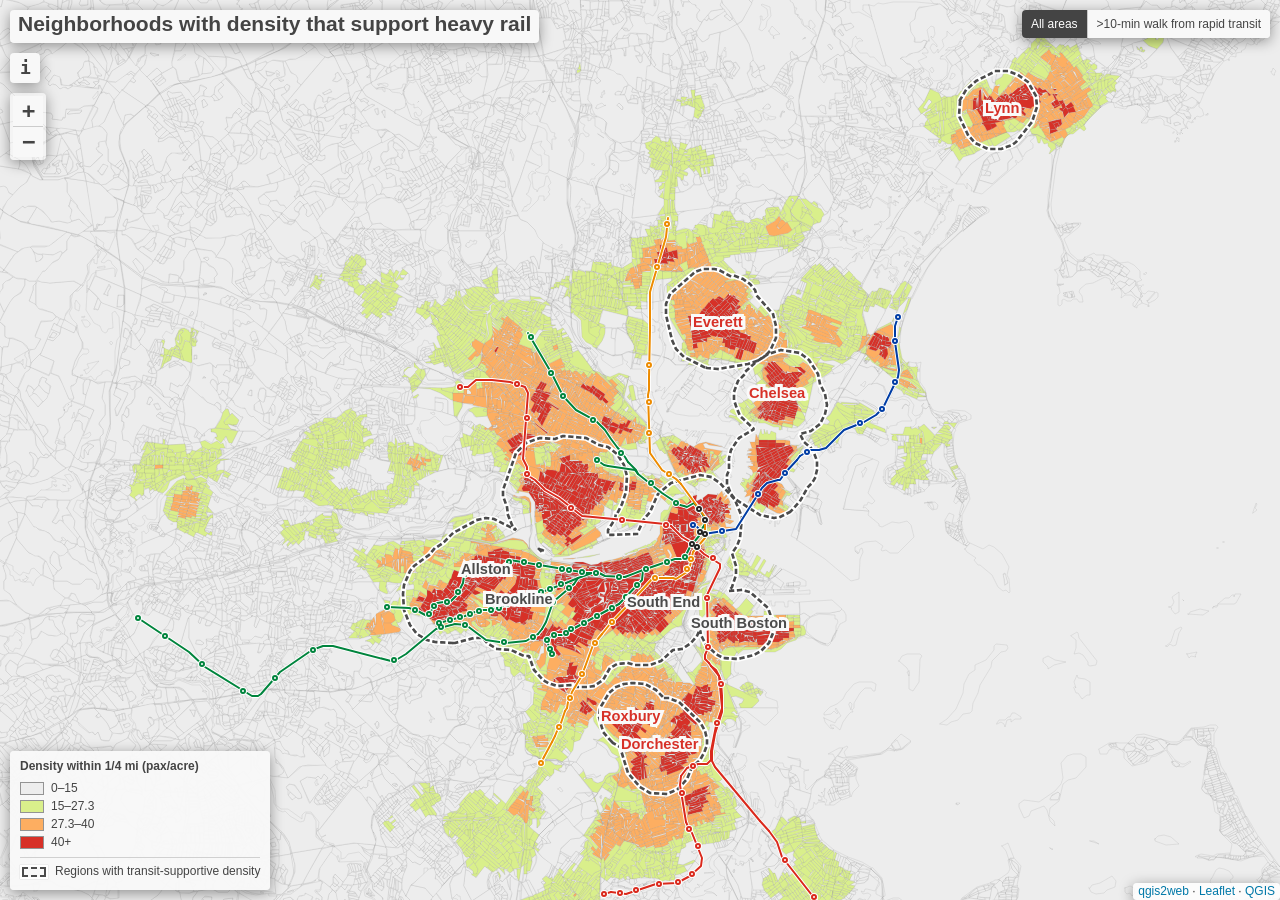
==== transit_supportive_density/index.html @ 8ac5f54d "Map with transit-supportive density" ====
<!doctype html>
<html lang="en">
    <head>
        <meta charset="utf-8">
        <meta http-equiv="X-UA-Compatible" content="IE=edge">
        <meta name="viewport" content="initial-scale=1,user-scalable=no,maximum-scale=1,width=device-width">
        <meta name="mobile-web-app-capable" content="yes">
        <meta name="apple-mobile-web-app-capable" content="yes">
        <link rel="stylesheet" href="css/leaflet.css">
        <link rel="stylesheet" href="css/L.Control.Layers.Tree.css">
        <link rel="stylesheet" href="css/qgis2web.css">
        <link rel="stylesheet" href="css/fontawesome-all.min.css">
        <link rel="stylesheet" href="css/leaflet.photon.css">
        <style>
        html, body {
            width: 100%;
            height: 100%;
            margin: 0;
        }
        #map {
            width: 100vw;
            height: 100vh;
            box-sizing: border-box;
        }
        </style>
        <title>Neighborhoods with density that support heavy rail</title>
    </head>
    <body>
        <div id="map">
        </div>
        <script src="js/qgis2web_expressions.js"></script>
        <script src="js/leaflet.js"></script>
        <script src="js/L.Control.Layers.Tree.min.js"></script>
        <script src="js/multi-style-layer.js"></script>
        <script src="js/leaflet.rotatedMarker.js"></script>
        <script src="js/leaflet.pattern.js"></script>
        <script src="js/leaflet-hash.js"></script>
        <script src="js/Autolinker.min.js"></script>
        <script src="js/rbush.min.js"></script>
        <script src="js/labelgun.min.js"></script>
        <script src="js/labels.js"></script>
        <script src="js/leaflet.photon.js"></script>
        <script src="data/WebexportdatasetPopulationdensitywithin14mi_1.js"></script>
        <script src="data/Regionswithtransitsupportivedensity_2.js"></script>
        <script src="data/Rapidtransitstationsbuffered_3.js"></script>
        <script src="data/Labels_3.js"></script>
        <script src="data/RapidtransitlinesmanualShapeFile_4.js"></script>
        <script src="data/RapidtransitstationsmanualShapeFile_5.js"></script>
        <script>
        var map = L.map('map', {
            zoomControl:false, maxZoom:28, minZoom:1
        })
        var hash = new L.Hash(map);
        map.attributionControl.setPrefix('<a href="https://github.com/qgis2web/qgis2web" target="_blank">qgis2web</a> &middot; <a href="https://leafletjs.com" title="A JS library for interactive maps">Leaflet</a> &middot; <a href="https://qgis.org">QGIS</a>');
        var autolinker = new Autolinker({truncate: {length: 30, location: 'smart'}});
        // remove popup's row if "visible-with-data"
        function removeEmptyRowsFromPopupContent(content, feature) {
         var tempDiv = document.createElement('div');
         tempDiv.innerHTML = content;
         var rows = tempDiv.querySelectorAll('tr');
         for (var i = 0; i < rows.length; i++) {
             var td = rows[i].querySelector('td.visible-with-data');
             var key = td ? td.id : '';
             if (td && td.classList.contains('visible-with-data') && feature.properties[key] == null) {
                 rows[i].parentNode.removeChild(rows[i]);
             }
         }
         return tempDiv.innerHTML;
        }
        // modify popup if contains media
        function addClassToPopupIfMedia(content, popup) {
            var tempDiv = document.createElement('div');
            tempDiv.innerHTML = content;
            var imgTd = tempDiv.querySelector('td img');
            if (imgTd) {
                var src = imgTd.getAttribute('src');
                if (/\.(jpg|jpeg|png|gif|bmp|webp|avif)$/i.test(src)) {
                    popup._contentNode.classList.add('media');
                    var img = popup._contentNode.querySelector('td img');
                    if (img) {
                        // If already loaded (cache), update immediately
                        if (img.complete && img.naturalHeight > 0) {
                            popup.update();
                        } else {
                            img.addEventListener('load', function() {
                                popup.update();
                            });
                            img.addEventListener('error', function() {
                                popup.update();
                            });
                        }
                    }
                } else if (/\.(mp3|wav|ogg|aac)$/i.test(src)) {
                    var audio = document.createElement('audio');
                    audio.controls = true;
                    audio.src = src;
                    imgTd.parentNode.replaceChild(audio, imgTd);
                    popup._contentNode.classList.add('media');
                    setTimeout(function() {
                        popup.setContent(tempDiv.innerHTML);
                        popup.update();
                    }, 10);
                } else if (/\.(mp4|webm|ogg|mov)$/i.test(src)) {
                    var video = document.createElement('video');
                    video.controls = true;
                    video.src = src;
                    video.style.width = "400px";
                    video.style.height = "300px";
                    video.style.maxHeight = "60vh";
                    video.style.maxWidth = "60vw";
                    imgTd.parentNode.replaceChild(video, imgTd);
                    popup._contentNode.classList.add('media');
                    // Aggiorna il popup quando il video carica i metadati
                    video.addEventListener('loadedmetadata', function() {
                        popup.update();
                    });
                    setTimeout(function() {
                        popup.setContent(tempDiv.innerHTML);
                        popup.update();
                    }, 10);
                } else {
                    popup._contentNode.classList.remove('media');
                }
            } else {
                popup._contentNode.classList.remove('media');
            }
        }
        var title = new L.Control({'position':'topleft'});
        title.onAdd = function (map) {
            this._div = L.DomUtil.create('div', 'info');
            this.update();
            return this._div;
        };
        title.update = function () {
            this._div.innerHTML = '<h2>Neighborhoods with density that support heavy rail</h2>';
        };
        title.addTo(map);
        var abstract = new L.Control({'position':'topleft'});
        abstract.onAdd = function (map) {
            this._div = L.DomUtil.create('div',
            'leaflet-control abstract');
            this._div.id = 'abstract'
                this._div.setAttribute("onmouseenter", "abstract.show()");
                this._div.setAttribute("onmouseleave", "abstract.hide()");
                this.hide();
                return this._div;
            };
            abstract.hide = function () {
                this._div.classList.remove("abstractUncollapsed");
                this._div.classList.add("abstract");
                this._div.innerHTML = 'i'
            }
            abstract.show = function () {
                this._div.classList.remove("abstract");
                this._div.classList.add("abstractUncollapsed");
                this._div.innerHTML = 'This map shows population density in Greater Boston from the 2020 Census. Each Census block is colored by nearby population density within a 1/4 mile circle around the block.<br /><br />Following the literature review in <i>Transit-Supportive Density in Greater Boston</i> (Boston Indicators and TransitMatters, 2025), we use <b>40 people per acre</b> as a benchmark for frequent, reliable service, such as subways and high-frequency regional rail. We use <b>15 people per acre</b> as a benchmark for moderate-frequency service, such as buses or trains every 30 minutes or better. Areas within 1/2 mile of Red, Orange and Blue Line stations have a median density of <b>27.3 people per acre</b>.<br /><br />Dashed regions are buffers around Census blocks whose density within 1/2 mile meets the high-frequency benchmark, so they show the extents of the "neighborhoods" whose residents contribute to such transit-supportive density.';
        };
        abstract.addTo(map);
        var zoomControl = L.control.zoom({
            position: 'topleft'
        }).addTo(map);
        var bounds_group = new L.featureGroup([]);
        var populationCanvasRenderer = L.canvas({padding: 0.5, pane: 'pane_WebexportdatasetPopulationdensitywithin14mi_1'});
        var initialViewBounds = L.latLngBounds(
            [42.27, -71.26],
            [42.49, -70.90]
        );
        function setBounds() {
            map.invalidateSize({pan: false});
            map.fitBounds(initialViewBounds, {animate: false});
        }
        if (typeof ResizeObserver !== 'undefined') {
            var mapResizeObserver = new ResizeObserver(function() {
                map.invalidateSize({pan: false});
            });
            mapResizeObserver.observe(document.getElementById('map'));
        }
        map.createPane('pane_ESRIGraylight_0');
        map.getPane('pane_ESRIGraylight_0').style.zIndex = 400;
        var layer_ESRIGraylight_0 = L.tileLayer('https://services.arcgisonline.com/ArcGIS/rest/services/Canvas/World_Light_Gray_Base/MapServer/tile/{z}/{y}/{x}', {
            pane: 'pane_ESRIGraylight_0',
            opacity: 1.0,
            attribution: '',
            minZoom: 1,
            maxZoom: 28,
            minNativeZoom: 0,
            maxNativeZoom: 20
        });
        layer_ESRIGraylight_0;
        map.addLayer(layer_ESRIGraylight_0);
        function pop_WebexportdatasetPopulationdensitywithin14mi_1(feature, layer) {
            var popupContent = '<table>\
                    <tr>\
                        <td class="visible-with-data" id="pax_per_acre_in_0p25mi_round_2_dec_place" colspan="2"><strong>Density in 1/4 mi (pax/acre)</strong><br />' + (feature.properties['pax_per_acre_in_0p25mi_round_2_dec_place'] !== null ? autolinker.link(String(feature.properties['pax_per_acre_in_0p25mi_round_2_dec_place']).replace(/'/g, '\'').toLocaleString()) : '') + '</td>\
                    </tr>\
                    <tr>\
                        <td class="visible-with-data" id="pax_per_acre_in_0p5mi_round_2_dec_place" colspan="2"><strong>Density in 1/2 mi (pax/acre)</strong><br />' + (feature.properties['pax_per_acre_in_0p5mi_round_2_dec_place'] !== null ? autolinker.link(String(feature.properties['pax_per_acre_in_0p5mi_round_2_dec_place']).replace(/'/g, '\'').toLocaleString()) : '') + '</td>\
                    </tr>\
                </table>';
            var content = removeEmptyRowsFromPopupContent(popupContent, feature);
			layer.on('popupopen', function(e) {
				addClassToPopupIfMedia(content, e.popup);
			});
			layer.bindPopup(content, { maxHeight: 400 });
        }

        function style_WebexportdatasetPopulationdensitywithin14mi_1_0(feature) {
            var density =
                Number(feature.properties['population_0p25mi']) /
                (Math.PI * Math.pow(5280 / 4, 2)) * 43560;
            var fillColor = 'rgba(215,48,39,1.0)';
            if (density <= 15) {
                fillColor = 'rgba(237,237,237,1.0)';
            } else if (density <= 27.33488) {
                fillColor = 'rgba(217,239,139,1.0)';
            } else if (density <= 40) {
                fillColor = 'rgba(253,174,97,1.0)';
            }
            return {
                pane: 'pane_WebexportdatasetPopulationdensitywithin14mi_1',
                opacity: 1,
                color: 'rgba(147,147,147,1.0)',
                dashArray: '',
                lineCap: 'square',
                lineJoin: 'bevel',
                weight: 0.18897637795275593,
                fill: true,
                fillOpacity: 1,
                fillColor: fillColor,
                interactive: true,
            };
        }
        map.createPane('pane_WebexportdatasetPopulationdensitywithin14mi_1');
        map.getPane('pane_WebexportdatasetPopulationdensitywithin14mi_1').style.zIndex = 401;
        map.getPane('pane_WebexportdatasetPopulationdensitywithin14mi_1').style['mix-blend-mode'] = 'normal';
        var layer_WebexportdatasetPopulationdensitywithin14mi_1 = new L.geoJson(json_WebexportdatasetPopulationdensitywithin14mi_1, {
            attribution: '',
            interactive: true,
            dataVar: 'json_WebexportdatasetPopulationdensitywithin14mi_1',
            layerName: 'layer_WebexportdatasetPopulationdensitywithin14mi_1',
            pane: 'pane_WebexportdatasetPopulationdensitywithin14mi_1',
            renderer: populationCanvasRenderer,
            onEachFeature: pop_WebexportdatasetPopulationdensitywithin14mi_1,
            style: style_WebexportdatasetPopulationdensitywithin14mi_1_0,
        });
        bounds_group.addLayer(layer_WebexportdatasetPopulationdensitywithin14mi_1);
        map.addLayer(layer_WebexportdatasetPopulationdensitywithin14mi_1);
        function pop_Regionswithtransitsupportivedensity_2(feature, layer) {
            var popupContent = '<table>\
                </table>';
            var content = removeEmptyRowsFromPopupContent(popupContent, feature);
			layer.on('popupopen', function(e) {
				addClassToPopupIfMedia(content, e.popup);
			});
			layer.bindPopup(content, { maxHeight: 400 });
        }

        function style_Regionswithtransitsupportivedensity_2_0() {
            return {
                pane: 'pane_Regionswithtransitsupportivedensity_2',
                opacity: 1,
                color: 'rgba(255,255,255,1.0)',
                dashArray: '',
                lineCap: 'square',
                lineJoin: 'bevel',
                weight: 5.669291338582678, 
                fill: true,
                fillOpacity: 1,
                fillColor: 'rgba(0,0,255,0.0)',
                interactive: false,
            }
        }
        function style_Regionswithtransitsupportivedensity_2_1() {
            return {
                pane: 'pane_Regionswithtransitsupportivedensity_2',
                opacity: 1,
                color: 'rgba(75,75,75,1.0)',
                dashArray: '2.6456692913385824,5.291338582677165',
                lineCap: 'square',
                lineJoin: 'bevel',
                weight: 2.6456692913385824, 
                fill: true,
                fillOpacity: 1,
                fillColor: 'rgba(196,60,57,0.0)',
                interactive: false,
            }
        }
        map.createPane('pane_Regionswithtransitsupportivedensity_2');
        map.getPane('pane_Regionswithtransitsupportivedensity_2').style.zIndex = 402;
        map.getPane('pane_Regionswithtransitsupportivedensity_2').style['mix-blend-mode'] = 'normal';
        var layer_Regionswithtransitsupportivedensity_2 = new L.geoJson.multiStyle(json_Regionswithtransitsupportivedensity_2, {
            attribution: '',
            interactive: false,
            dataVar: 'json_Regionswithtransitsupportivedensity_2',
            layerName: 'layer_Regionswithtransitsupportivedensity_2',
            pane: 'pane_Regionswithtransitsupportivedensity_2',
            onEachFeature: pop_Regionswithtransitsupportivedensity_2,
            styles: [style_Regionswithtransitsupportivedensity_2_0,style_Regionswithtransitsupportivedensity_2_1,]
        });
        bounds_group.addLayer(layer_Regionswithtransitsupportivedensity_2);
        map.addLayer(layer_Regionswithtransitsupportivedensity_2);
        function style_Rapidtransitstationsbuffered_3_0() {
            return {
                pane: 'pane_Rapidtransitstationsbuffered_3',
                color: 'rgba(35,35,35,0)',
                opacity: 0,
                weight: 1,
                lineJoin: 'bevel',
                fill: true,
                fillColor: '#EDEDED',
                fillOpacity: 0.8980392156862745,
                interactive: false
            };
        }
        map.createPane('pane_Rapidtransitstationsbuffered_3');
        map.getPane('pane_Rapidtransitstationsbuffered_3').style.zIndex = 403;
        map.getPane('pane_Rapidtransitstationsbuffered_3').style['mix-blend-mode'] = 'normal';
        var layer_Rapidtransitstationsbuffered_3 = new L.geoJson(json_Rapidtransitstationsbuffered_3, {
            attribution: '',
            interactive: false,
            dataVar: 'json_Rapidtransitstationsbuffered_3',
            layerName: 'layer_Rapidtransitstationsbuffered_3',
            pane: 'pane_Rapidtransitstationsbuffered_3',
            style: style_Rapidtransitstationsbuffered_3_0
        });
        var bufferModeControl = L.control({position: 'topright'});
        bufferModeControl.onAdd = function(map) {
            var container = L.DomUtil.create('div', 'leaflet-control buffer-mode-control');
            container.setAttribute('role', 'group');
            container.setAttribute('aria-label', 'Map area focus');

            var allAreasButton = L.DomUtil.create('button', 'buffer-mode-option buffer-mode-option-active', container);
            allAreasButton.type = 'button';
            allAreasButton.textContent = 'All areas';
            allAreasButton.setAttribute('aria-pressed', 'true');

            var outsideWalkButton = L.DomUtil.create('button', 'buffer-mode-option', container);
            outsideWalkButton.type = 'button';
            outsideWalkButton.textContent = '>10-min walk from rapid transit';
            outsideWalkButton.setAttribute('aria-pressed', 'false');

            function updateBufferModeState() {
                var outsideMode = map.hasLayer(layer_Rapidtransitstationsbuffered_3);
                allAreasButton.classList.toggle('buffer-mode-option-active', !outsideMode);
                outsideWalkButton.classList.toggle('buffer-mode-option-active', outsideMode);
                allAreasButton.setAttribute('aria-pressed', String(!outsideMode));
                outsideWalkButton.setAttribute('aria-pressed', String(outsideMode));
            }

            L.DomEvent.disableClickPropagation(container);
            L.DomEvent.disableScrollPropagation(container);
            L.DomEvent.on(allAreasButton, 'click', function(e) {
                L.DomEvent.preventDefault(e);
                if (map.hasLayer(layer_Rapidtransitstationsbuffered_3)) {
                    map.removeLayer(layer_Rapidtransitstationsbuffered_3);
                }
                updateBufferModeState();
            });
            L.DomEvent.on(outsideWalkButton, 'click', function(e) {
                L.DomEvent.preventDefault(e);
                if (!map.hasLayer(layer_Rapidtransitstationsbuffered_3)) {
                    map.addLayer(layer_Rapidtransitstationsbuffered_3);
                }
                updateBufferModeState();
            });
            map.on('layeradd layerremove', function(e) {
                if (e.layer === layer_Rapidtransitstationsbuffered_3) {
                    updateBufferModeState();
                }
            });
            updateBufferModeState();
            return container;
        };
        bufferModeControl.addTo(map);

        var densityLegend = L.control({position: 'bottomleft'});
        densityLegend.onAdd = function(map) {
            var div = L.DomUtil.create('div', 'leaflet-control map-density-legend');
            div.innerHTML =
                '<div class="map-density-legend-title">Density within 1/4 mi (pax/acre)</div>' +
                '<div class="map-density-legend-row"><span class="map-density-legend-swatch" style="background:#ededed"></span><span>0–15</span></div>' +
                '<div class="map-density-legend-row"><span class="map-density-legend-swatch" style="background:#d9ef8b"></span><span>15–27.3</span></div>' +
                '<div class="map-density-legend-row"><span class="map-density-legend-swatch" style="background:#fdae61"></span><span>27.3–40</span></div>' +
                '<div class="map-density-legend-row"><span class="map-density-legend-swatch" style="background:#d73027"></span><span>40+</span></div>' +
                '<div class="map-density-legend-separator"></div>' +
                '<div class="map-density-legend-row map-density-legend-region-row"><span class="map-density-legend-region-symbol"><span></span></span><span>Regions with transit-supportive density</span></div>';
            L.DomEvent.disableClickPropagation(div);
            L.DomEvent.disableScrollPropagation(div);
            return div;
        };
        densityLegend.addTo(map);
        function pop_Labels_3(feature, layer) {
            var rawPriority = feature.properties['is_priority'];
            var isPriority = rawPriority === true || rawPriority === 1 ||
                String(rawPriority).toLowerCase() === 'true' || String(rawPriority) === '1';
            var labelClass = isPriority ? 'qgis-map-label qgis-map-label-priority' :
                'qgis-map-label qgis-map-label-other';
            layer.bindTooltip(String(feature.properties['name'] || ''), {
                permanent: true,
                direction: 'center',
                className: labelClass,
                interactive: false,
                opacity: 1
            });
        }

        function style_Labels_3_0() {
            return {
                fill: false,
                stroke: false,
                interactive: false
            }
        }
        map.createPane('pane_Labels_3');
        map.getPane('pane_Labels_3').style.zIndex = 404;
        map.getPane('pane_Labels_3').style['mix-blend-mode'] = 'normal';
        var layer_Labels_3 = new L.geoJson(json_Labels_3, {
            attribution: '',
            interactive: false,
            dataVar: 'json_Labels_3',
            layerName: 'layer_Labels_3',
            pane: 'pane_Labels_3',
            onEachFeature: pop_Labels_3,
            pointToLayer: function (feature, latlng) {
                var context = {
                    feature: feature,
                    variables: {}
                };
                return L.circleMarker(latlng, style_Labels_3_0(feature));
            },
        });
        bounds_group.addLayer(layer_Labels_3);
        map.addLayer(layer_Labels_3);
        function refreshLabels_3Collisions() {
            labelEngine.reset();
            var mapRect = map.getContainer().getBoundingClientRect();
            var labelId = 0;
            layer_Labels_3.eachLayer(function(labelLayer) {
                var tooltip = labelLayer.getTooltip && labelLayer.getTooltip();
                if (!tooltip || !tooltip._container) {
                    return;
                }
                var label = tooltip._container;
                label.style.opacity = 1;
                var rect = label.getBoundingClientRect();
                if (!rect.width || !rect.height) {
                    return;
                }
                var bottomLeft = map.containerPointToLatLng([
                    rect.left - mapRect.left,
                    rect.bottom - mapRect.top
                ]);
                var topRight = map.containerPointToLatLng([
                    rect.right - mapRect.left,
                    rect.top - mapRect.top
                ]);
                labelEngine.ingestLabel({
                    bottomLeft: [bottomLeft.lng, bottomLeft.lat],
                    topRight: [topRight.lng, topRight.lat]
                }, ++labelId, 5, label, 'Labels_3_' + labelId, false);
            });
            labelEngine.update();
        }
        function scheduleLabels_3CollisionRefresh() {
            requestAnimationFrame(function() {
                requestAnimationFrame(refreshLabels_3Collisions);
            });
        }
        map.on('zoomend moveend', scheduleLabels_3CollisionRefresh);
        scheduleLabels_3CollisionRefresh();
        function mbtaTransitColor(lineValue) {
            switch (String(lineValue || '').toUpperCase()) {
                case 'BLUE': return '#003DA5';
                case 'GREEN': return '#00843D';
                case 'ORANGE': return '#ED8B00';
                case 'RED': return '#DA291C';
                default: return '#212322';
            }
        }

        function pop_RapidtransitlinesmanualShapeFile_4(feature, layer) {
            var popupContent = '<table>\
                </table>';
            var content = removeEmptyRowsFromPopupContent(popupContent, feature);
			layer.on('popupopen', function(e) {
				addClassToPopupIfMedia(content, e.popup);
			});
			layer.bindPopup(content, { maxHeight: 400 });
        }

        function style_RapidtransitlinesmanualShapeFile_4_0(feature) {
            return {
                pane: 'pane_RapidtransitlinesmanualShapeFile_4',
                opacity: 1,
                color: '#FFFFFF',
                dashArray: '',
                lineCap: 'round',
                lineJoin: 'round',
                weight: 3.8,
                fillOpacity: 0,
                interactive: false,
            };
        }
        function style_RapidtransitlinesmanualShapeFile_4_1(feature) {
            return {
                pane: 'pane_RapidtransitlinesmanualShapeFile_4',
                opacity: 1,
                color: mbtaTransitColor(feature.properties['LINE']),
                dashArray: '',
                lineCap: 'round',
                lineJoin: 'round',
                weight: 2,
                fillOpacity: 0,
                interactive: false,
            };
        }
        map.createPane('pane_RapidtransitlinesmanualShapeFile_4');
        map.getPane('pane_RapidtransitlinesmanualShapeFile_4').style.zIndex = 405;
        map.getPane('pane_RapidtransitlinesmanualShapeFile_4').style['mix-blend-mode'] = 'normal';
        var layer_RapidtransitlinesmanualShapeFile_4 = new L.geoJson.multiStyle(json_RapidtransitlinesmanualShapeFile_4, {
            attribution: '',
            interactive: false,
            dataVar: 'json_RapidtransitlinesmanualShapeFile_4',
            layerName: 'layer_RapidtransitlinesmanualShapeFile_4',
            pane: 'pane_RapidtransitlinesmanualShapeFile_4',
            onEachFeature: pop_RapidtransitlinesmanualShapeFile_4,
            styles: [style_RapidtransitlinesmanualShapeFile_4_0,style_RapidtransitlinesmanualShapeFile_4_1,]
        });
        bounds_group.addLayer(layer_RapidtransitlinesmanualShapeFile_4);
        map.addLayer(layer_RapidtransitlinesmanualShapeFile_4);
        function pop_RapidtransitstationsmanualShapeFile_5(feature, layer) {
            var popupContent = '<table>\
                </table>';
            var content = removeEmptyRowsFromPopupContent(popupContent, feature);
			layer.on('popupopen', function(e) {
				addClassToPopupIfMedia(content, e.popup);
			});
			layer.bindPopup(content, { maxHeight: 400 });
        }

        function style_RapidtransitstationsmanualShapeFile_5_0(feature) {
            return {
                pane: 'pane_RapidtransitstationsmanualShapeFile_5',
                radius: 3.75,
                stroke: false,
                fill: true,
                fillOpacity: 1,
                fillColor: '#FFFFFF',
                interactive: false,
            };
        }
        function style_RapidtransitstationsmanualShapeFile_5_1(feature) {
            return {
                pane: 'pane_RapidtransitstationsmanualShapeFile_5',
                radius: 2,
                opacity: 1,
                color: mbtaTransitColor(feature.properties['LINE']),
                dashArray: '',
                lineCap: 'butt',
                lineJoin: 'miter',
                weight: 2,
                fill: true,
                fillOpacity: 1,
                fillColor: '#FFFFFF',
                interactive: false,
            };
        }
        map.createPane('pane_RapidtransitstationsmanualShapeFile_5');
        map.getPane('pane_RapidtransitstationsmanualShapeFile_5').style.zIndex = 406;
        map.getPane('pane_RapidtransitstationsmanualShapeFile_5').style['mix-blend-mode'] = 'normal';
        var layer_RapidtransitstationsmanualShapeFile_5 = new L.geoJson.multiStyle(json_RapidtransitstationsmanualShapeFile_5, {
            attribution: '',
            interactive: false,
            dataVar: 'json_RapidtransitstationsmanualShapeFile_5',
            layerName: 'layer_RapidtransitstationsmanualShapeFile_5',
            pane: 'pane_RapidtransitstationsmanualShapeFile_5',
            onEachFeature: pop_RapidtransitstationsmanualShapeFile_5,
            styles: [],
            pointToLayers: [function (feature, latlng) {
                var context = {
                    feature: feature,
                    variables: {}
                };
                return L.circleMarker(latlng, style_RapidtransitstationsmanualShapeFile_5_0(feature));
            },function (feature, latlng) {
                var context = {
                    feature: feature,
                    variables: {}
                };
                return L.circleMarker(latlng, style_RapidtransitstationsmanualShapeFile_5_1(feature));
            },
        ]});
        bounds_group.addLayer(layer_RapidtransitstationsmanualShapeFile_5);
        map.addLayer(layer_RapidtransitstationsmanualShapeFile_5);
        setBounds();
        </script>
    </body>
</html>
---- transit_supportive_density/css/leaflet.css ----
/* required styles */

.leaflet-pane,
.leaflet-tile,
.leaflet-marker-icon,
.leaflet-marker-shadow,
.leaflet-tile-container,
.leaflet-pane > svg,
.leaflet-pane > canvas,
.leaflet-zoom-box,
.leaflet-image-layer,
.leaflet-layer {
	position: absolute;
	left: 0;
	top: 0;
	}
.leaflet-container {
	overflow: hidden;
	}
.leaflet-tile,
.leaflet-marker-icon,
.leaflet-marker-shadow {
	-webkit-user-select: none;
	   -moz-user-select: none;
	        user-select: none;
	  -webkit-user-drag: none;
	}
/* Prevents IE11 from highlighting tiles in blue */
.leaflet-tile::selection {
	background: transparent;
}
/* Safari renders non-retina tile on retina better with this, but Chrome is worse */
.leaflet-safari .leaflet-tile {
	image-rendering: -webkit-optimize-contrast;
	}
/* hack that prevents hw layers "stretching" when loading new tiles */
.leaflet-safari .leaflet-tile-container {
	width: 1600px;
	height: 1600px;
	-webkit-transform-origin: 0 0;
	}
.leaflet-marker-icon,
.leaflet-marker-shadow {
	display: block;
	}
/* .leaflet-container svg: reset svg max-width decleration shipped in Joomla! (joomla.org) 3.x */
/* .leaflet-container img: map is broken in FF if you have max-width: 100% on tiles */
.leaflet-container .leaflet-overlay-pane svg {
	max-width: none !important;
	max-height: none !important;
	}
.leaflet-container .leaflet-marker-pane img,
.leaflet-container .leaflet-shadow-pane img,
.leaflet-container .leaflet-tile-pane img,
.leaflet-container img.leaflet-image-layer,
.leaflet-container .leaflet-tile {
	max-width: none !important;
	max-height: none !important;
	width: auto;
	padding: 0;
	}

.leaflet-container img.leaflet-tile {
	/* See: https://bugs.chromium.org/p/chromium/issues/detail?id=600120 */
	mix-blend-mode: plus-lighter;
}

.leaflet-container.leaflet-touch-zoom {
	-ms-touch-action: pan-x pan-y;
	touch-action: pan-x pan-y;
	}
.leaflet-container.leaflet-touch-drag {
	-ms-touch-action: pinch-zoom;
	/* Fallback for FF which doesn't support pinch-zoom */
	touch-action: none;
	touch-action: pinch-zoom;
}
.leaflet-container.leaflet-touch-drag.leaflet-touch-zoom {
	-ms-touch-action: none;
	touch-action: none;
}
.leaflet-container {
	-webkit-tap-highlight-color: transparent;
}
.leaflet-container a {
	-webkit-tap-highlight-color: rgba(51, 181, 229, 0.4);
}
.leaflet-tile {
	filter: inherit;
	visibility: hidden;
	}
.leaflet-tile-loaded {
	visibility: inherit;
	}
.leaflet-zoom-box {
	width: 0;
	height: 0;
	-moz-box-sizing: border-box;
	     box-sizing: border-box;
	z-index: 800;
	}
/* workaround for https://bugzilla.mozilla.org/show_bug.cgi?id=888319 */
.leaflet-overlay-pane svg {
	-moz-user-select: none;
	}

.leaflet-pane         { z-index: 400; }

.leaflet-tile-pane    { z-index: 200; }
.leaflet-overlay-pane { z-index: 400; }
.leaflet-shadow-pane  { z-index: 500; }
.leaflet-marker-pane  { z-index: 600; }
.leaflet-tooltip-pane   { z-index: 650; }
.leaflet-popup-pane   { z-index: 700; }

.leaflet-map-pane canvas { z-index: 100; }
.leaflet-map-pane svg    { z-index: 200; }

.leaflet-vml-shape {
	width: 1px;
	height: 1px;
	}
.lvml {
	behavior: url(#default#VML);
	display: inline-block;
	position: absolute;
	}


/* control positioning */

.leaflet-control {
	position: relative;
	z-index: 800;
	pointer-events: visiblePainted; /* IE 9-10 doesn't have auto */
	pointer-events: auto;
	}
.leaflet-top,
.leaflet-bottom {
	position: absolute;
	z-index: 1000;
	pointer-events: none;
	}
.leaflet-top {
	top: 0;
	}
.leaflet-right {
	right: 0;
	}
.leaflet-bottom {
	bottom: 0;
	}
.leaflet-left {
	left: 0;
	}
.leaflet-control {
	float: left;
	clear: both;
	}
.leaflet-right .leaflet-control {
	float: right;
	}
.leaflet-top .leaflet-control {
	margin-top: 10px;
	}
.leaflet-bottom .leaflet-control {
	margin-bottom: 10px;
	}
.leaflet-left .leaflet-control {
	margin-left: 10px;
	}
.leaflet-right .leaflet-control {
	margin-right: 10px;
	}


/* zoom and fade animations */

.leaflet-fade-anim .leaflet-popup {
	opacity: 0;
	-webkit-transition: opacity 0.2s linear;
	   -moz-transition: opacity 0.2s linear;
	        transition: opacity 0.2s linear;
	}
.leaflet-fade-anim .leaflet-map-pane .leaflet-popup {
	opacity: 1;
	}
.leaflet-zoom-animated {
	-webkit-transform-origin: 0 0;
	    -ms-transform-origin: 0 0;
	        transform-origin: 0 0;
	}
svg.leaflet-zoom-animated {
	will-change: transform;
}

.leaflet-zoom-anim .leaflet-zoom-animated {
	-webkit-transition: -webkit-transform 0.25s cubic-bezier(0,0,0.25,1);
	   -moz-transition:    -moz-transform 0.25s cubic-bezier(0,0,0.25,1);
	        transition:         transform 0.25s cubic-bezier(0,0,0.25,1);
	}
.leaflet-zoom-anim .leaflet-tile,
.leaflet-pan-anim .leaflet-tile {
	-webkit-transition: none;
	   -moz-transition: none;
	        transition: none;
	}

.leaflet-zoom-anim .leaflet-zoom-hide {
	visibility: hidden;
	}


/* cursors */

.leaflet-interactive {
	cursor: pointer;
	}
.leaflet-grab {
	cursor: -webkit-grab;
	cursor:    -moz-grab;
	cursor:         grab;
	}
.leaflet-crosshair,
.leaflet-crosshair .leaflet-interactive {
	cursor: crosshair;
	}
.leaflet-popup-pane,
.leaflet-control {
	cursor: auto;
	}
.leaflet-dragging .leaflet-grab,
.leaflet-dragging .leaflet-grab .leaflet-interactive,
.leaflet-dragging .leaflet-marker-draggable {
	cursor: move;
	cursor: -webkit-grabbing;
	cursor:    -moz-grabbing;
	cursor:         grabbing;
	}

/* marker & overlays interactivity */
.leaflet-marker-icon,
.leaflet-marker-shadow,
.leaflet-image-layer,
.leaflet-pane > svg path,
.leaflet-tile-container {
	pointer-events: none;
	}

.leaflet-marker-icon.leaflet-interactive,
.leaflet-image-layer.leaflet-interactive,
.leaflet-pane > svg path.leaflet-interactive,
svg.leaflet-image-layer.leaflet-interactive path {
	pointer-events: visiblePainted; /* IE 9-10 doesn't have auto */
	pointer-events: auto;
	}

/* visual tweaks */

.leaflet-container {
	background: #ddd;
	outline-offset: 1px;
	}
.leaflet-container a {
	color: #0078A8;
	}
.leaflet-zoom-box {
	border: 2px dotted #38f;
	background: rgba(255,255,255,0.5);
	}


/* general typography */
.leaflet-container {
	font-family: "Helvetica Neue", Arial, Helvetica, sans-serif;
	font-size: 12px;
	font-size: 0.75rem;
	line-height: 1.5;
	}


/* general toolbar styles */

.leaflet-bar {
	box-shadow: 0 1px 5px rgba(0,0,0,0.65);
	border-radius: 4px;
	}
.leaflet-bar a {
	background-color: #fff;
	border-bottom: 1px solid #ccc;
	width: 26px;
	height: 26px;
	line-height: 26px;
	display: block;
	text-align: center;
	text-decoration: none;
	color: black;
	}
.leaflet-bar a,
.leaflet-control-layers-toggle {
	background-position: 50% 50%;
	background-repeat: no-repeat;
	display: block;
	}
.leaflet-bar a:hover,
.leaflet-bar a:focus {
	background-color: #f4f4f4;
	}
.leaflet-bar a:first-child {
	border-top-left-radius: 4px;
	border-top-right-radius: 4px;
	}
.leaflet-bar a:last-child {
	border-bottom-left-radius: 4px;
	border-bottom-right-radius: 4px;
	border-bottom: none;
	}
.leaflet-bar a.leaflet-disabled {
	cursor: default;
	background-color: #f4f4f4;
	color: #bbb;
	}

.leaflet-touch .leaflet-bar a {
	width: 30px;
	height: 30px;
	line-height: 30px;
	}
.leaflet-touch .leaflet-bar a:first-child {
	border-top-left-radius: 2px;
	border-top-right-radius: 2px;
	}
.leaflet-touch .leaflet-bar a:last-child {
	border-bottom-left-radius: 2px;
	border-bottom-right-radius: 2px;
	}

/* zoom control */

.leaflet-control-zoom-in,
.leaflet-control-zoom-out {
	font: bold 18px 'Lucida Console', Monaco, monospace;
	text-indent: 1px;
	}

.leaflet-touch .leaflet-control-zoom-in, .leaflet-touch .leaflet-control-zoom-out  {
	font-size: 22px;
	}


/* layers control */

.leaflet-control-layers {
	box-shadow: 0 1px 5px rgba(0,0,0,0.4);
	background: #fff;
	border-radius: 5px;
	}
.leaflet-control-layers-toggle {
	background-image: url(images/layers.png);
	width: 36px;
	height: 36px;
	}
.leaflet-retina .leaflet-control-layers-toggle {
	background-image: url(images/layers-2x.png);
	background-size: 26px 26px;
	}
.leaflet-touch .leaflet-control-layers-toggle {
	width: 44px;
	height: 44px;
	}
.leaflet-control-layers .leaflet-control-layers-list,
.leaflet-control-layers-expanded .leaflet-control-layers-toggle {
	display: none;
	}
.leaflet-control-layers-expanded .leaflet-control-layers-list {
	display: block;
	position: relative;
	}
.leaflet-control-layers-expanded {
	padding: 6px 10px 6px 6px;
	color: #333;
	background: #fff;
	}
.leaflet-control-layers-scrollbar {
	overflow-y: scroll;
	overflow-x: hidden;
	padding-right: 5px;
	}
.leaflet-control-layers-selector {
	margin-top: 2px;
	position: relative;
	top: 1px;
	}
.leaflet-control-layers label {
	display: block;
	font-size: 13px;
	font-size: 1.08333em;
	}
.leaflet-control-layers-separator {
	height: 0;
	border-top: 1px solid #ddd;
	margin: 5px -10px 5px -6px;
	}

/* Default icon URLs */
.leaflet-default-icon-path { /* used only in path-guessing heuristic, see L.Icon.Default */
	background-image: url(images/marker-icon.png);
	}


/* attribution and scale controls */

.leaflet-container .leaflet-control-attribution {
	background: #fff;
	background: rgba(255, 255, 255, 0.8);
	margin: 0;
	}
.leaflet-control-attribution,
.leaflet-control-scale-line {
	padding: 0 5px;
	color: #333;
	line-height: 1.4;
	}
.leaflet-control-attribution a {
	text-decoration: none;
	}
.leaflet-control-attribution a:hover,
.leaflet-control-attribution a:focus {
	text-decoration: underline;
	}
.leaflet-attribution-flag {
	display: inline !important;
	vertical-align: baseline !important;
	width: 1em;
	height: 0.6669em;
	}
.leaflet-left .leaflet-control-scale {
	margin-left: 5px;
	}
.leaflet-bottom .leaflet-control-scale {
	margin-bottom: 5px;
	}
.leaflet-control-scale-line {
	border: 2px solid #777;
	border-top: none;
	line-height: 1.1;
	padding: 2px 5px 1px;
	white-space: nowrap;
	-moz-box-sizing: border-box;
	     box-sizing: border-box;
	background: rgba(255, 255, 255, 0.8);
	text-shadow: 1px 1px #fff;
	}
.leaflet-control-scale-line:not(:first-child) {
	border-top: 2px solid #777;
	border-bottom: none;
	margin-top: -2px;
	}
.leaflet-control-scale-line:not(:first-child):not(:last-child) {
	border-bottom: 2px solid #777;
	}

.leaflet-touch .leaflet-control-attribution,
.leaflet-touch .leaflet-control-layers,
.leaflet-touch .leaflet-bar {
	box-shadow: none;
	}
.leaflet-touch .leaflet-control-layers,
.leaflet-touch .leaflet-bar {
	border: 2px solid rgba(0,0,0,0.2);
	background-clip: padding-box;
	}


/* popup */

.leaflet-popup {
	position: absolute;
	text-align: center;
	margin-bottom: 20px;
	}
.leaflet-popup-content-wrapper {
	padding: 1px;
	text-align: left;
	border-radius: 12px;
	}
.leaflet-popup-content {
	margin: 13px 24px 13px 20px;
	line-height: 1.3;
	font-size: 13px;
	font-size: 1.08333em;
	min-height: 1px;
	}
.leaflet-popup-content p {
	margin: 17px 0;
	margin: 1.3em 0;
	}
.leaflet-popup-tip-container {
	width: 40px;
	height: 20px;
	position: absolute;
	left: 50%;
	margin-top: -1px;
	margin-left: -20px;
	overflow: hidden;
	pointer-events: none;
	}
.leaflet-popup-tip {
	width: 17px;
	height: 17px;
	padding: 1px;

	margin: -10px auto 0;
	pointer-events: auto;

	-webkit-transform: rotate(45deg);
	   -moz-transform: rotate(45deg);
	    -ms-transform: rotate(45deg);
	        transform: rotate(45deg);
	}
.leaflet-popup-content-wrapper,
.leaflet-popup-tip {
	background: white;
	color: #333;
	box-shadow: 0 3px 14px rgba(0,0,0,0.4);
	}
.leaflet-container a.leaflet-popup-close-button {
	position: absolute;
	top: 0;
	right: 0;
	border: none;
	text-align: center;
	width: 24px;
	height: 24px;
	font: 16px/24px Tahoma, Verdana, sans-serif;
	color: #757575;
	text-decoration: none;
	background: transparent;
	}
.leaflet-container a.leaflet-popup-close-button:hover,
.leaflet-container a.leaflet-popup-close-button:focus {
	color: #585858;
	}
.leaflet-popup-scrolled {
	overflow: auto;
	}

.leaflet-oldie .leaflet-popup-content-wrapper {
	-ms-zoom: 1;
	}
.leaflet-oldie .leaflet-popup-tip {
	width: 24px;
	margin: 0 auto;

	-ms-filter: "progid:DXImageTransform.Microsoft.Matrix(M11=0.70710678, M12=0.70710678, M21=-0.70710678, M22=0.70710678)";
	filter: progid:DXImageTransform.Microsoft.Matrix(M11=0.70710678, M12=0.70710678, M21=-0.70710678, M22=0.70710678);
	}

.leaflet-oldie .leaflet-control-zoom,
.leaflet-oldie .leaflet-control-layers,
.leaflet-oldie .leaflet-popup-content-wrapper,
.leaflet-oldie .leaflet-popup-tip {
	border: 1px solid #999;
	}


/* div icon */

.leaflet-div-icon {
	background: #fff;
	border: 1px solid #666;
	}


/* Tooltip */
/* Base styles for the element that has a tooltip */
.leaflet-tooltip {
	position: absolute;
	padding: 6px;
	background-color: #fff;
	border: 1px solid #fff;
	border-radius: 3px;
	color: #222;
	white-space: nowrap;
	-webkit-user-select: none;
	-moz-user-select: none;
	-ms-user-select: none;
	user-select: none;
	pointer-events: none;
	box-shadow: 0 1px 3px rgba(0,0,0,0.4);
	}
.leaflet-tooltip.leaflet-interactive {
	cursor: pointer;
	pointer-events: auto;
	}
.leaflet-tooltip-top:before,
.leaflet-tooltip-bottom:before,
.leaflet-tooltip-left:before,
.leaflet-tooltip-right:before {
	position: absolute;
	pointer-events: none;
	border: 6px solid transparent;
	background: transparent;
	content: "";
	}

/* Directions */

.leaflet-tooltip-bottom {
	margin-top: 6px;
}
.leaflet-tooltip-top {
	margin-top: -6px;
}
.leaflet-tooltip-bottom:before,
.leaflet-tooltip-top:before {
	left: 50%;
	margin-left: -6px;
	}
.leaflet-tooltip-top:before {
	bottom: 0;
	margin-bottom: -12px;
	border-top-color: #fff;
	}
.leaflet-tooltip-bottom:before {
	top: 0;
	margin-top: -12px;
	margin-left: -6px;
	border-bottom-color: #fff;
	}
.leaflet-tooltip-left {
	margin-left: -6px;
}
.leaflet-tooltip-right {
	margin-left: 6px;
}
.leaflet-tooltip-left:before,
.leaflet-tooltip-right:before {
	top: 50%;
	margin-top: -6px;
	}
.leaflet-tooltip-left:before {
	right: 0;
	margin-right: -12px;
	border-left-color: #fff;
	}
.leaflet-tooltip-right:before {
	left: 0;
	margin-left: -12px;
	border-right-color: #fff;
	}

/* Printing */

@media print {
	/* Prevent printers from removing background-images of controls. */
	.leaflet-control {
		-webkit-print-color-adjust: exact;
		print-color-adjust: exact;
		}
	}
---- transit_supportive_density/css/qgis2web.css ----
#map {
            background-color: #ededed
        }
        html, body, #map {
			overflow: hidden;
        }
        .col9{
			height: 100%!important;
		}
		.col3{
			height: 100%;
			overflow: auto;
		}
        .info {
            padding: 6px 8px;
            font: 14px/16px Arial, Helvetica, sans-serif;
            background-color:#f8f8f8 !important;
            color: #444444 !important;
            box-shadow: 0 0 15px rgba(0,0,0,0.2);
            border-radius: 5px;
        }
        .info h2 {
            margin: 0 0 5px;
        }
        .leaflet-container {
            background: #fff;
            padding-right: 10px;
        }
        .leaflet-popup-scrolled {
            border-bottom: unset!important;
            border-top: unset!important;
        }
        .leaflet-popup-content{
            max-height: 70vh;
            max-width: 70vw;
        }
        .leaflet-popup-content.media{
            width: auto!important;
            height: auto!important;
            overflow: auto;
        }
        .leaflet-popup-content th {
            text-align: left;
            vertical-align: top;
            min-width: 75px;
        }
        .leaflet-popup-content td {
            min-width: 75px;
        }
        .leaflet-popup-content td img {
            max-height: 60vh;
            max-width: 60vw;
        }

        .leaflet-tooltip {
            background: none;
            box-shadow: none;
            border: none;
        }
        .leaflet-tooltip-left:before, .leaflet-tooltip-right:before {
            border: 0px;
        }
        .fa, .leaflet-container, a {
            color: #444444 !important;
        }
        .leaflet-control-zoom-in, .leaflet-control-zoom-out,
        .leaflet-control-locate a,
        .leaflet-touch .leaflet-control-geocoder-icon,
        .leaflet-control-search .search-button,
         .leaflet-control-measure {
            background-color: #f8f8f8 !important;
            border-radius: 0px !important;
            color: #444444 !important;
        }
        .abstract {
            font: bold 18px 'Lucida Console', Monaco, monospace;
            text-indent: 1px;
            background-color: #f8f8f8 !important;
            width: 30px !important;
            color: #444444 !important;
            height: 30px !important;
            text-align: center !important;
            line-height: 30px !important;
        }
        .abstractUncollapsed {
            padding: 6px 8px;
            font: 12px/1.5 "Helvetica Neue", Arial, Helvetica, sans-serif;
            background-color:#f8f8f8 !important;
            color: #444444 !important;
            box-shadow: 0 0 15px rgba(0,0,0,0.2);
            border-radius: 5px;
            max-width: 40%;
        }
        .leaflet-control {
            box-shadow: 0 3px 14px rgba(0, 0, 0, 0.4)!important;
            border-radius: 4px;
        }
        .leaflet-touch .leaflet-control-layers,
        .leaflet-touch .leaflet-bar,
        .leaflet-control-search,
        .leaflet-control-measure {
            border: 3px solid rgba(255,255,255,.4) !important;
        }
        .leaflet-control-attribution a {
            color: #0078A8 !important;
        }
        .leaflet-control-scale-line {
            border: 2px solid #f8f8f8 !important;
            border-top: none !important;
            color: black !important;
        }
        .leaflet-control-search .search-button {
            width: 30px !important;
            height: 30px !important;
            font-size: 13px !important;
            text-align: center !important;
            cursor: pointer;
        }
        .search-button.fa.fa-binoculars{
            display: flex;
            justify-content: center;
            align-items: center;
        }
        .leaflet-control-measure .leaflet-control {
            width: 30px !important;
            height: 30px !important;
        }
        .leaflet-container .leaflet-control-search{
            background: none !important;
        }
        .leaflet-control-search .search-input {
            margin: 0px 0px 0px 0px !important;
            height: 30px !important;
        }
        .leaflet-control-measure {
            background: none!important;
            border-radius: 4px !important;
        }
        .leaflet-control-measure .leaflet-control-measure-interaction {
            background-color: #f8f8f8 !important;
        }
        .leaflet-touch .leaflet-control-measure
        .leaflet-control-measure-toggle,
        .leaflet-touch .leaflet-control-measure
        .leaflet-control-measure-toggle:hover {
            width: 30px !important;
            height: 30px !important;
            border-radius: 0px !important;
            background-color: #f8f8f8 !important;
            color: #444444 !important;
            font-size: 13px;
            line-height: 30px;
            text-align: center;
            text-indent: 0%;
        }
        .leaflet-control-layers {
			padding: 2px;
			display: flex;
			flex-direction: column;
			align-items: flex-end;
            background-color: #f8f8f8 !important;
            color: #444444 !important;

		}
        .leaflet-control-layers-expanded {
			padding-left: 6px;
		}	
        .leaflet-control-layers-expanded .leaflet-control-layers-toggle {
            display: block;
            background-image: none;
			text-decoration: none;
            margin-bottom: 3px;
        }
        .leaflet-control-layers-expanded .leaflet-control-layers-toggle::after {
            content: '»';
            font-size: x-large;
            color: #444444 !important;
            display: flex;
            align-items: center;
            justify-content: center;
            width: 100%;
            height: 100%;
            text-align: center;
        }
        .leaflet-overlay-pane {
            z-index: 550;
        }
        .leaflet-popup-pane {
            z-index: 700;
        }
        #gcd-button-control {
            display: flex;
            justify-content: center;
            align-items: center;
        }
        .leaflet-marker-icon{
            white-space: nowrap;
        }
/* QGIS Labels layer */
.qgis-map-label.leaflet-tooltip {
    background: transparent;
    border: 0;
    box-shadow: none;
    padding: 0;
    font-family: "Open Sans", Arial, sans-serif;
    font-size: 11pt;
    font-weight: 700;
    line-height: 1;
    white-space: nowrap;
    pointer-events: none;
    text-shadow: none;
    -webkit-text-stroke-width: 1.6mm;
    -webkit-text-stroke-color: #fafafa;
    paint-order: stroke fill;
}
.qgis-map-label.leaflet-tooltip::before {
    display: none !important;
}
.qgis-map-label-priority {
    color: #d73027;
}
.qgis-map-label-other {
    color: #4b4b4b;
}

/* Map mode toggle and thematic legend */
.buffer-mode-control {
    display: flex;
    overflow: hidden;
    padding: 0;
    background: #f8f8f8;
    font: 12px/1.2 Arial, Helvetica, sans-serif;
}
.buffer-mode-option {
    margin: 0;
    padding: 7px 9px;
    border: 0;
    border-right: 1px solid #c8c8c8;
    background: #f8f8f8;
    color: #444;
    cursor: pointer;
    font: inherit;
    line-height: 1.2;
    text-align: center;
}
.buffer-mode-option:last-child {
    border-right: 0;
}
.buffer-mode-option:hover,
.buffer-mode-option:focus-visible {
    background: #ededed;
    outline: none;
}
.buffer-mode-option-active,
.buffer-mode-option-active:hover,
.buffer-mode-option-active:focus-visible {
    background: #444;
    color: #fff;
}
.map-density-legend {
    padding: 8px 10px;
    background: rgba(248, 248, 248, 0.96);
    color: #444;
    font: 12px/1.25 Arial, Helvetica, sans-serif;
    min-width: 185px;
}
.map-density-legend-title {
    margin-bottom: 5px;
    font-weight: 700;
}
.map-density-legend-row {
    display: flex;
    align-items: center;
    gap: 7px;
    min-height: 18px;
}
.map-density-legend-swatch {
    box-sizing: border-box;
    width: 24px;
    height: 13px;
    flex: 0 0 24px;
    border: 1px solid #939393;
}
.map-density-legend-separator {
    height: 1px;
    margin: 6px 0;
    background: #d0d0d0;
}
.map-density-legend-region-row {
    align-items: flex-start;
}
.map-density-legend-region-symbol {
    position: relative;
    width: 28px;
    height: 14px;
    flex: 0 0 28px;
    margin-top: 1px;
}
.map-density-legend-region-symbol::before {
    content: "";
    position: absolute;
    inset: 0;
    box-sizing: border-box;
    border: 2px solid #fff;
    background: transparent;
    box-shadow: 0 0 1px rgba(0,0,0,0.25);
}
.map-density-legend-region-symbol > span {
    position: absolute;
    inset: 2px;
    box-sizing: border-box;
    border: 2px dashed #4b4b4b;
}
@media (max-width: 600px) {
    .buffer-mode-control {
        max-width: calc(100vw - 20px);
    }
    .buffer-mode-option {
        padding: 6px 7px;
        font-size: 11px;
        white-space: normal;
    }
    .map-density-legend {
        min-width: 0;
        max-width: 220px;
    }
}
---- transit_supportive_density/css/leaflet.photon.css ----
ul.photon-autocomplete {
    position: absolute;
    background-color: white;
    max-width: fit-content;
    z-index: 1000;
    box-shadow: 0 4px 9px #999999;
    display: none;
    margin: 0; /* Remove margins */
    list-style-type: none; /* Remove bullets */
    padding: 0; /* Remove padding */
    font-family: Arial, sans-serif;
    height: 200px;
    overflow:hidden;
    overflow-y: scroll;
    scrollbar-width: none;
}
.photon-autocomplete li {
    min-height: 20px;
    line-height: 1em;
    padding: 5px 10px;
    overflow: hidden;
    /* white-space: nowrap; */
    word-wrap: break-word;
    overflow-wrap: break-word;
    word-break: break-word;
    font-size: 1em;
}
.photon-autocomplete li strong {
    display: block;
    
}
.photon-autocomplete li.on {
    background-color: #ff8c9d;
    cursor: pointer;
}
.photon-autocomplete li.photon-no-result {
    text-align: center;
    color: #666;
    font-size: 0.9em;
    line-height: 20px;
    width: fit-content;
    block-size: fit-content;
}
.photon-autocomplete .photon-feedback {
    display: block;
    text-align: right;
    font-size: 0.8em;
    padding: 3px;
    color: #999;
    border-top: 1px solid #eee;
}
.photon-input:focus {
    width: 400px;
    border-radius: 10px;
}
@media all and (max-width:500px){
    #map .photon-input:focus {
        width: 300px;
        border-radius: 10px;
    }
}
@media all and (max-width:400px){
    #map ul.photon-autocomplete {
        position: relative;
        background-color: white;
        max-width: 400;
        z-index: 1000;
        box-shadow: 0 4px 9px #999999;
        display: none;
        margin: 0; /* Remove margins */
        list-style-type: none; /* Remove bullets */
        padding: 0; /* Remove padding */
        font-family: Arial, sans-serif;
    }
    #map .photon-input:focus {
        width: 200px;
        border-radius: 10px;
    }
}
@media all and (max-width:280px){
    #map .photon-input:focus {
        width: 150px;
        border-radius: 10px;
    }
}
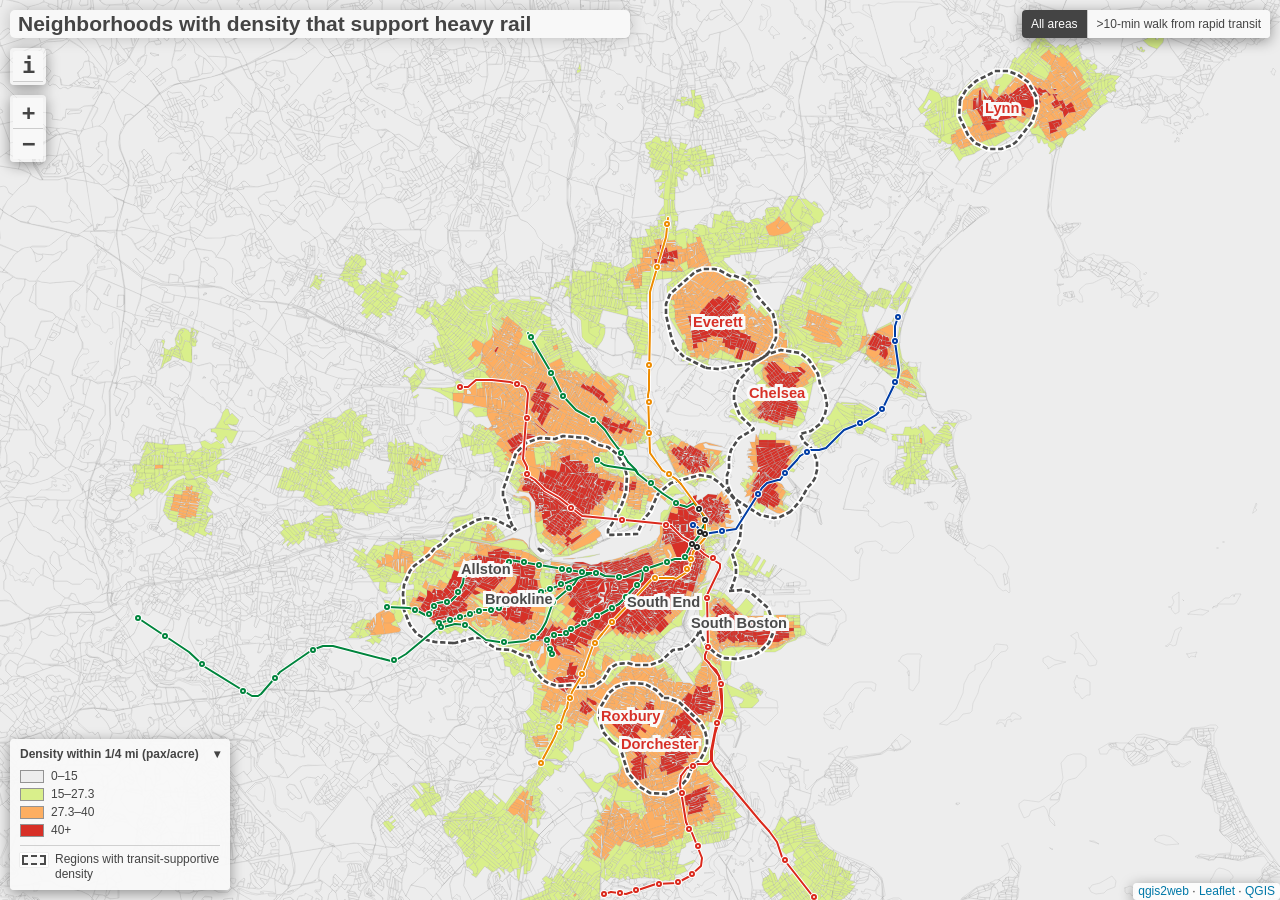
==== commit 33369182: "Improve mobile layout for density map" ====
--- a/transit_supportive_density/index.html
+++ b/transit_supportive_density/index.html
@@ -125,37 +125,100 @@
                 popup._contentNode.classList.remove('media');
             }
         }
-        var title = new L.Control({'position':'topleft'});
-        title.onAdd = function (map) {
-            this._div = L.DomUtil.create('div', 'info');
-            this.update();
+        var bufferModeAllAreasButton;
+        var bufferModeOutsideWalkButton;
+        var mapHeaderControl = new L.Control({'position':'topleft'});
+        mapHeaderControl.onAdd = function (map) {
+            var container = L.DomUtil.create('div', 'map-header-control');
+
+            var titlePanel = L.DomUtil.create('div', 'info map-title-panel', container);
+            titlePanel.innerHTML = '<h2>Neighborhoods with density that support heavy rail</h2>';
+
+            var modeControl = L.DomUtil.create('div', 'buffer-mode-control', container);
+            modeControl.setAttribute('role', 'group');
+            modeControl.setAttribute('aria-label', 'Map area focus');
+
+            bufferModeAllAreasButton = L.DomUtil.create('button', 'buffer-mode-option buffer-mode-option-active', modeControl);
+            bufferModeAllAreasButton.type = 'button';
+            bufferModeAllAreasButton.textContent = 'All areas';
+            bufferModeAllAreasButton.setAttribute('aria-pressed', 'true');
+
+            bufferModeOutsideWalkButton = L.DomUtil.create('button', 'buffer-mode-option', modeControl);
+            bufferModeOutsideWalkButton.type = 'button';
+            bufferModeOutsideWalkButton.textContent = '>10-min walk from rapid transit';
+            bufferModeOutsideWalkButton.setAttribute('aria-pressed', 'false');
+
+            L.DomEvent.disableClickPropagation(titlePanel);
+            L.DomEvent.disableScrollPropagation(titlePanel);
+            L.DomEvent.disableClickPropagation(modeControl);
+            L.DomEvent.disableScrollPropagation(modeControl);
+            return container;
+        };
+        mapHeaderControl.addTo(map);
+
+        var abstractText = 'This map shows population density in Greater Boston from the 2020 Census. Each Census block is colored by nearby population density within a 1/4 mile circle around the block.<br /><br />Following the literature review in <i>Transit-Supportive Density in Greater Boston</i> (Boston Indicators and TransitMatters, 2025), we use <b>40 people per acre</b> as a benchmark for frequent, reliable service, such as subways and high-frequency regional rail. We use <b>15 people per acre</b> as a benchmark for moderate-frequency service, such as buses or trains every 30 minutes or better. Areas within 1/2 mile of Red, Orange and Blue Line stations have a median density of <b>27.3 people per acre</b>.<br /><br />Dashed regions are buffers around Census blocks whose density within 1/2 mile meets the high-frequency benchmark, so they show the extents of the "neighborhoods" whose residents contribute to such transit-supportive density.';
+        var abstract = new L.Control({'position':'topleft'});
+        abstract.onAdd = function (map) {
+            this._div = L.DomUtil.create('div', 'leaflet-control leaflet-bar abstract-control');
+            this._div.id = 'abstract';
+
+            this._button = L.DomUtil.create('a', 'abstract-button', this._div);
+            this._button.href = '#';
+            this._button.setAttribute('role', 'button');
+            this._button.setAttribute('aria-label', 'About this map');
+            this._button.setAttribute('aria-expanded', 'false');
+            this._button.textContent = 'i';
+
+            this._panel = L.DomUtil.create('div', 'abstractUncollapsed', this._div);
+            this._panel.innerHTML = abstractText;
+            this._panel.hidden = true;
+            this._panel.setAttribute('role', 'button');
+            this._panel.setAttribute('tabindex', '0');
+            this._panel.setAttribute('aria-label', 'Close map information');
+
+            L.DomEvent.disableClickPropagation(this._div);
+            L.DomEvent.disableScrollPropagation(this._div);
+            L.DomEvent.on(this._button, 'click', function(e) {
+                L.DomEvent.preventDefault(e);
+                abstract.show();
+            });
+            L.DomEvent.on(this._button, 'keydown', function(e) {
+                if (e.key === ' ') {
+                    L.DomEvent.preventDefault(e);
+                    abstract.show();
+                }
+            });
+            L.DomEvent.on(this._panel, 'click', function(e) {
+                L.DomEvent.preventDefault(e);
+                abstract.hide();
+            });
+            L.DomEvent.on(this._panel, 'keydown', function(e) {
+                if (e.key === 'Enter' || e.key === ' ') {
+                    L.DomEvent.preventDefault(e);
+                    abstract.hide();
+                }
+            });
+            this.hide();
             return this._div;
         };
-        title.update = function () {
-            this._div.innerHTML = '<h2>Neighborhoods with density that support heavy rail</h2>';
+        abstract.hide = function () {
+            this._div.classList.remove('abstract-expanded');
+            this._div.classList.add('leaflet-bar');
+            this._button.hidden = false;
+            this._panel.hidden = true;
+            this._button.setAttribute('aria-expanded', 'false');
         };
-        title.addTo(map);
-        var abstract = new L.Control({'position':'topleft'});
-        abstract.onAdd = function (map) {
-            this._div = L.DomUtil.create('div',
-            'leaflet-control abstract');
-            this._div.id = 'abstract'
-                this._div.setAttribute("onmouseenter", "abstract.show()");
-                this._div.setAttribute("onmouseleave", "abstract.hide()");
-                this.hide();
-                return this._div;
-            };
-            abstract.hide = function () {
-                this._div.classList.remove("abstractUncollapsed");
-                this._div.classList.add("abstract");
-                this._div.innerHTML = 'i'
-            }
-            abstract.show = function () {
-                this._div.classList.remove("abstract");
-                this._div.classList.add("abstractUncollapsed");
-                this._div.innerHTML = 'This map shows population density in Greater Boston from the 2020 Census. Each Census block is colored by nearby population density within a 1/4 mile circle around the block.<br /><br />Following the literature review in <i>Transit-Supportive Density in Greater Boston</i> (Boston Indicators and TransitMatters, 2025), we use <b>40 people per acre</b> as a benchmark for frequent, reliable service, such as subways and high-frequency regional rail. We use <b>15 people per acre</b> as a benchmark for moderate-frequency service, such as buses or trains every 30 minutes or better. Areas within 1/2 mile of Red, Orange and Blue Line stations have a median density of <b>27.3 people per acre</b>.<br /><br />Dashed regions are buffers around Census blocks whose density within 1/2 mile meets the high-frequency benchmark, so they show the extents of the "neighborhoods" whose residents contribute to such transit-supportive density.';
+        abstract.show = function () {
+            this._div.classList.remove('leaflet-bar');
+            this._div.classList.add('abstract-expanded');
+            this._button.hidden = true;
+            this._panel.hidden = false;
+            this._button.setAttribute('aria-expanded', 'true');
         };
         abstract.addTo(map);
+        map.on('click', function() {
+            abstract.hide();
+        });
         var zoomControl = L.control.zoom({
             position: 'topleft'
         }).addTo(map);
@@ -323,67 +386,84 @@
             pane: 'pane_Rapidtransitstationsbuffered_3',
             style: style_Rapidtransitstationsbuffered_3_0
         });
-        var bufferModeControl = L.control({position: 'topright'});
-        bufferModeControl.onAdd = function(map) {
-            var container = L.DomUtil.create('div', 'leaflet-control buffer-mode-control');
-            container.setAttribute('role', 'group');
-            container.setAttribute('aria-label', 'Map area focus');
-
-            var allAreasButton = L.DomUtil.create('button', 'buffer-mode-option buffer-mode-option-active', container);
-            allAreasButton.type = 'button';
-            allAreasButton.textContent = 'All areas';
-            allAreasButton.setAttribute('aria-pressed', 'true');
-
-            var outsideWalkButton = L.DomUtil.create('button', 'buffer-mode-option', container);
-            outsideWalkButton.type = 'button';
-            outsideWalkButton.textContent = '>10-min walk from rapid transit';
-            outsideWalkButton.setAttribute('aria-pressed', 'false');
-
-            function updateBufferModeState() {
-                var outsideMode = map.hasLayer(layer_Rapidtransitstationsbuffered_3);
-                allAreasButton.classList.toggle('buffer-mode-option-active', !outsideMode);
-                outsideWalkButton.classList.toggle('buffer-mode-option-active', outsideMode);
-                allAreasButton.setAttribute('aria-pressed', String(!outsideMode));
-                outsideWalkButton.setAttribute('aria-pressed', String(outsideMode));
-            }
-
-            L.DomEvent.disableClickPropagation(container);
-            L.DomEvent.disableScrollPropagation(container);
-            L.DomEvent.on(allAreasButton, 'click', function(e) {
-                L.DomEvent.preventDefault(e);
-                if (map.hasLayer(layer_Rapidtransitstationsbuffered_3)) {
-                    map.removeLayer(layer_Rapidtransitstationsbuffered_3);
-                }
+        function updateBufferModeState() {
+            var outsideMode = map.hasLayer(layer_Rapidtransitstationsbuffered_3);
+            bufferModeAllAreasButton.classList.toggle('buffer-mode-option-active', !outsideMode);
+            bufferModeOutsideWalkButton.classList.toggle('buffer-mode-option-active', outsideMode);
+            bufferModeAllAreasButton.setAttribute('aria-pressed', String(!outsideMode));
+            bufferModeOutsideWalkButton.setAttribute('aria-pressed', String(outsideMode));
+        }
+        L.DomEvent.on(bufferModeAllAreasButton, 'click', function(e) {
+            L.DomEvent.preventDefault(e);
+            if (map.hasLayer(layer_Rapidtransitstationsbuffered_3)) {
+                map.removeLayer(layer_Rapidtransitstationsbuffered_3);
+            }
+            updateBufferModeState();
+        });
+        L.DomEvent.on(bufferModeOutsideWalkButton, 'click', function(e) {
+            L.DomEvent.preventDefault(e);
+            if (!map.hasLayer(layer_Rapidtransitstationsbuffered_3)) {
+                map.addLayer(layer_Rapidtransitstationsbuffered_3);
+            }
+            updateBufferModeState();
+        });
+        map.on('layeradd layerremove', function(e) {
+            if (e.layer === layer_Rapidtransitstationsbuffered_3) {
                 updateBufferModeState();
-            });
-            L.DomEvent.on(outsideWalkButton, 'click', function(e) {
-                L.DomEvent.preventDefault(e);
-                if (!map.hasLayer(layer_Rapidtransitstationsbuffered_3)) {
-                    map.addLayer(layer_Rapidtransitstationsbuffered_3);
-                }
-                updateBufferModeState();
-            });
-            map.on('layeradd layerremove', function(e) {
-                if (e.layer === layer_Rapidtransitstationsbuffered_3) {
-                    updateBufferModeState();
-                }
-            });
-            updateBufferModeState();
-            return container;
-        };
-        bufferModeControl.addTo(map);
+            }
+        });
+        updateBufferModeState();
 
         var densityLegend = L.control({position: 'bottomleft'});
         densityLegend.onAdd = function(map) {
             var div = L.DomUtil.create('div', 'leaflet-control map-density-legend');
-            div.innerHTML =
-                '<div class="map-density-legend-title">Density within 1/4 mi (pax/acre)</div>' +
+            var toggleButton = L.DomUtil.create('button', 'map-density-legend-toggle', div);
+            toggleButton.type = 'button';
+            var toggleLabel = L.DomUtil.create('span', 'map-density-legend-toggle-label', toggleButton);
+            var toggleIndicator = L.DomUtil.create('span', 'map-density-legend-toggle-indicator', toggleButton);
+            toggleIndicator.setAttribute('aria-hidden', 'true');
+
+            var body = L.DomUtil.create('div', 'map-density-legend-body', div);
+            body.innerHTML =
                 '<div class="map-density-legend-row"><span class="map-density-legend-swatch" style="background:#ededed"></span><span>0–15</span></div>' +
                 '<div class="map-density-legend-row"><span class="map-density-legend-swatch" style="background:#d9ef8b"></span><span>15–27.3</span></div>' +
                 '<div class="map-density-legend-row"><span class="map-density-legend-swatch" style="background:#fdae61"></span><span>27.3–40</span></div>' +
                 '<div class="map-density-legend-row"><span class="map-density-legend-swatch" style="background:#d73027"></span><span>40+</span></div>' +
                 '<div class="map-density-legend-separator"></div>' +
                 '<div class="map-density-legend-row map-density-legend-region-row"><span class="map-density-legend-region-symbol"><span></span></span><span>Regions with transit-supportive density</span></div>';
+
+            function setLegendExpanded(expanded) {
+                div.classList.toggle('map-density-legend-collapsed', !expanded);
+                body.hidden = !expanded;
+                toggleButton.setAttribute('aria-expanded', String(expanded));
+                toggleLabel.textContent = expanded ? 'Density within 1/4 mi (pax/acre)' : 'Legend';
+                toggleIndicator.textContent = expanded ? '▾' : '▸';
+            }
+
+            var legendUserHasChosenState = false;
+            function syncLegendToMapWidth() {
+                if (legendUserHasChosenState) {
+                    return;
+                }
+                var mapWidth = map.getContainer().clientWidth;
+                if (mapWidth > 0) {
+                    setLegendExpanded(mapWidth > 700);
+                }
+            }
+
+            setLegendExpanded(false);
+            syncLegendToMapWidth();
+            if (typeof ResizeObserver !== 'undefined') {
+                div._legendResizeObserver = new ResizeObserver(syncLegendToMapWidth);
+                div._legendResizeObserver.observe(map.getContainer());
+            } else {
+                map.on('resize', syncLegendToMapWidth);
+            }
+            L.DomEvent.on(toggleButton, 'click', function(e) {
+                L.DomEvent.preventDefault(e);
+                legendUserHasChosenState = true;
+                setLegendExpanded(toggleButton.getAttribute('aria-expanded') !== 'true');
+            });
             L.DomEvent.disableClickPropagation(div);
             L.DomEvent.disableScrollPropagation(div);
             return div;
--- a/transit_supportive_density/css/qgis2web.css
+++ b/transit_supportive_density/css/qgis2web.css
@@ -21,7 +21,29 @@
             border-radius: 5px;
         }
         .info h2 {
-            margin: 0 0 5px;
+            margin: 0;
+        }
+        .leaflet-control.map-header-control {
+            position: relative;
+            display: flex;
+            width: calc(100vw - 20px);
+            box-sizing: border-box;
+            align-items: flex-start;
+            justify-content: space-between;
+            gap: 10px;
+            box-shadow: none !important;
+            border-radius: 0;
+            pointer-events: none;
+        }
+        .map-title-panel {
+            flex: 0 1 620px;
+            min-width: 0;
+            max-width: 620px;
+            box-sizing: border-box;
+            pointer-events: auto;
+        }
+        .map-title-panel h2 {
+            overflow-wrap: break-word;
         }
         .leaflet-container {
             background: #fff;
@@ -73,15 +95,19 @@
             border-radius: 0px !important;
             color: #444444 !important;
         }
-        .abstract {
+        .abstract-button {
             font: bold 18px 'Lucida Console', Monaco, monospace;
             text-indent: 1px;
             background-color: #f8f8f8 !important;
-            width: 30px !important;
-            color: #444444 !important;
-            height: 30px !important;
-            text-align: center !important;
-            line-height: 30px !important;
+            color: #444444 !important;
+            cursor: pointer;
+        }
+        .leaflet-touch .abstract-button {
+            font-size: 22px;
+        }
+        .abstract-control.abstract-expanded {
+            box-shadow: none !important;
+            border-radius: 0;
         }
         .abstractUncollapsed {
             padding: 6px 8px;
@@ -90,7 +116,12 @@
             color: #444444 !important;
             box-shadow: 0 0 15px rgba(0,0,0,0.2);
             border-radius: 5px;
-            max-width: 40%;
+            width: min(420px, calc(100vw - 40px));
+            max-width: calc(100vw - 40px);
+            max-height: calc(100vh - 120px);
+            box-sizing: border-box;
+            overflow-y: auto;
+            cursor: pointer;
         }
         .leaflet-control {
             box-shadow: 0 3px 14px rgba(0, 0, 0, 0.4)!important;
@@ -224,13 +255,18 @@
     color: #4b4b4b;
 }
 
-/* Map mode toggle and thematic legend */
+/* Responsive map header, map mode toggle, and thematic legend */
 .buffer-mode-control {
     display: flex;
+    flex: 0 0 auto;
     overflow: hidden;
     padding: 0;
+    margin-left: auto;
     background: #f8f8f8;
     font: 12px/1.2 Arial, Helvetica, sans-serif;
+    pointer-events: auto;
+    box-shadow: 0 3px 14px rgba(0, 0, 0, 0.4);
+    border-radius: 4px;
 }
 .buffer-mode-option {
     margin: 0;
@@ -243,6 +279,7 @@
     font: inherit;
     line-height: 1.2;
     text-align: center;
+    white-space: nowrap;
 }
 .buffer-mode-option:last-child {
     border-right: 0;
@@ -264,10 +301,42 @@
     color: #444;
     font: 12px/1.25 Arial, Helvetica, sans-serif;
     min-width: 185px;
-}
-.map-density-legend-title {
-    margin-bottom: 5px;
+    max-width: 220px;
+    box-sizing: border-box;
+}
+.map-density-legend-toggle {
+    display: flex;
+    width: 100%;
+    align-items: center;
+    justify-content: space-between;
+    gap: 10px;
+    margin: 0;
+    padding: 0;
+    border: 0;
+    background: transparent;
+    color: inherit;
+    cursor: pointer;
+    font: inherit;
     font-weight: 700;
+    text-align: left;
+}
+.map-density-legend-toggle:focus-visible {
+    outline: 2px solid #666;
+    outline-offset: 2px;
+}
+.map-density-legend-toggle-indicator {
+    flex: 0 0 auto;
+}
+.map-density-legend-body {
+    margin-top: 5px;
+}
+.map-density-legend-collapsed {
+    min-width: 0;
+    width: auto;
+    padding: 7px 9px;
+}
+.map-density-legend-collapsed .map-density-legend-toggle {
+    width: auto;
 }
 .map-density-legend-row {
     display: flex;
@@ -312,17 +381,55 @@
     box-sizing: border-box;
     border: 2px dashed #4b4b4b;
 }
+@media (max-width: 700px) {
+    .map-header-control {
+        display: block;
+    }
+    .map-title-panel {
+        max-width: 100%;
+        width: fit-content;
+    }
+    .buffer-mode-control {
+        position: absolute;
+        top: calc(100% + 10px);
+        right: 0;
+        width: max-content;
+        max-width: calc(100% - 50px);
+        margin-left: 0;
+    }
+}
 @media (max-width: 600px) {
-    .buffer-mode-control {
-        max-width: calc(100vw - 20px);
+    .map-title-panel h2 {
+        font-size: 20px;
+        line-height: 1.08;
     }
     .buffer-mode-option {
         padding: 6px 7px;
         font-size: 11px;
-        white-space: normal;
+    }
+    .abstractUncollapsed {
+        width: calc(100vw - 40px);
+        max-width: calc(100vw - 40px);
+        max-height: calc(100vh - 170px);
     }
     .map-density-legend {
         min-width: 0;
-        max-width: 220px;
-    }
-}
+        max-width: min(220px, calc(100vw - 40px));
+    }
+}
+@media (max-width: 420px) {
+    .buffer-mode-control {
+        flex-direction: column;
+        align-items: stretch;
+    }
+    .buffer-mode-option {
+        width: 100%;
+        border-right: 0;
+        border-bottom: 1px solid #c8c8c8;
+        text-align: center;
+        white-space: normal;
+    }
+    .buffer-mode-option:last-child {
+        border-bottom: 0;
+    }
+}
